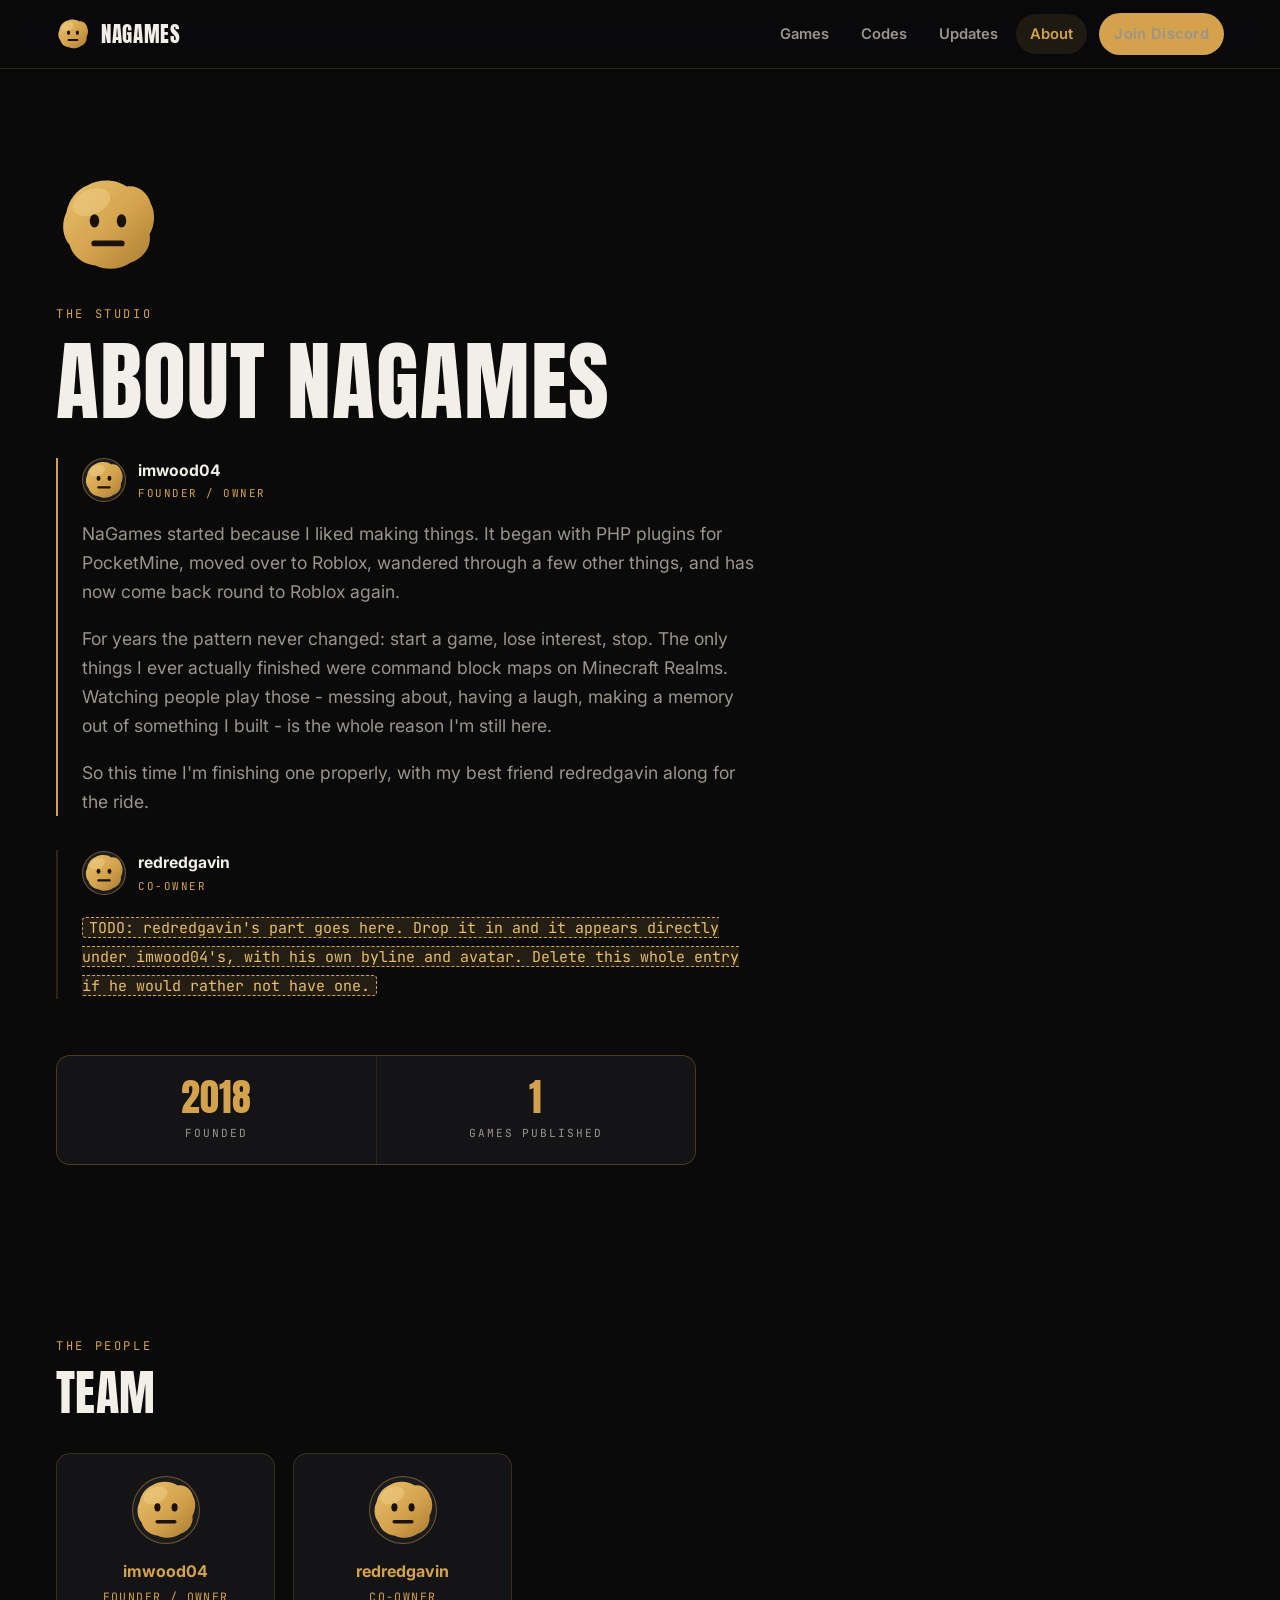
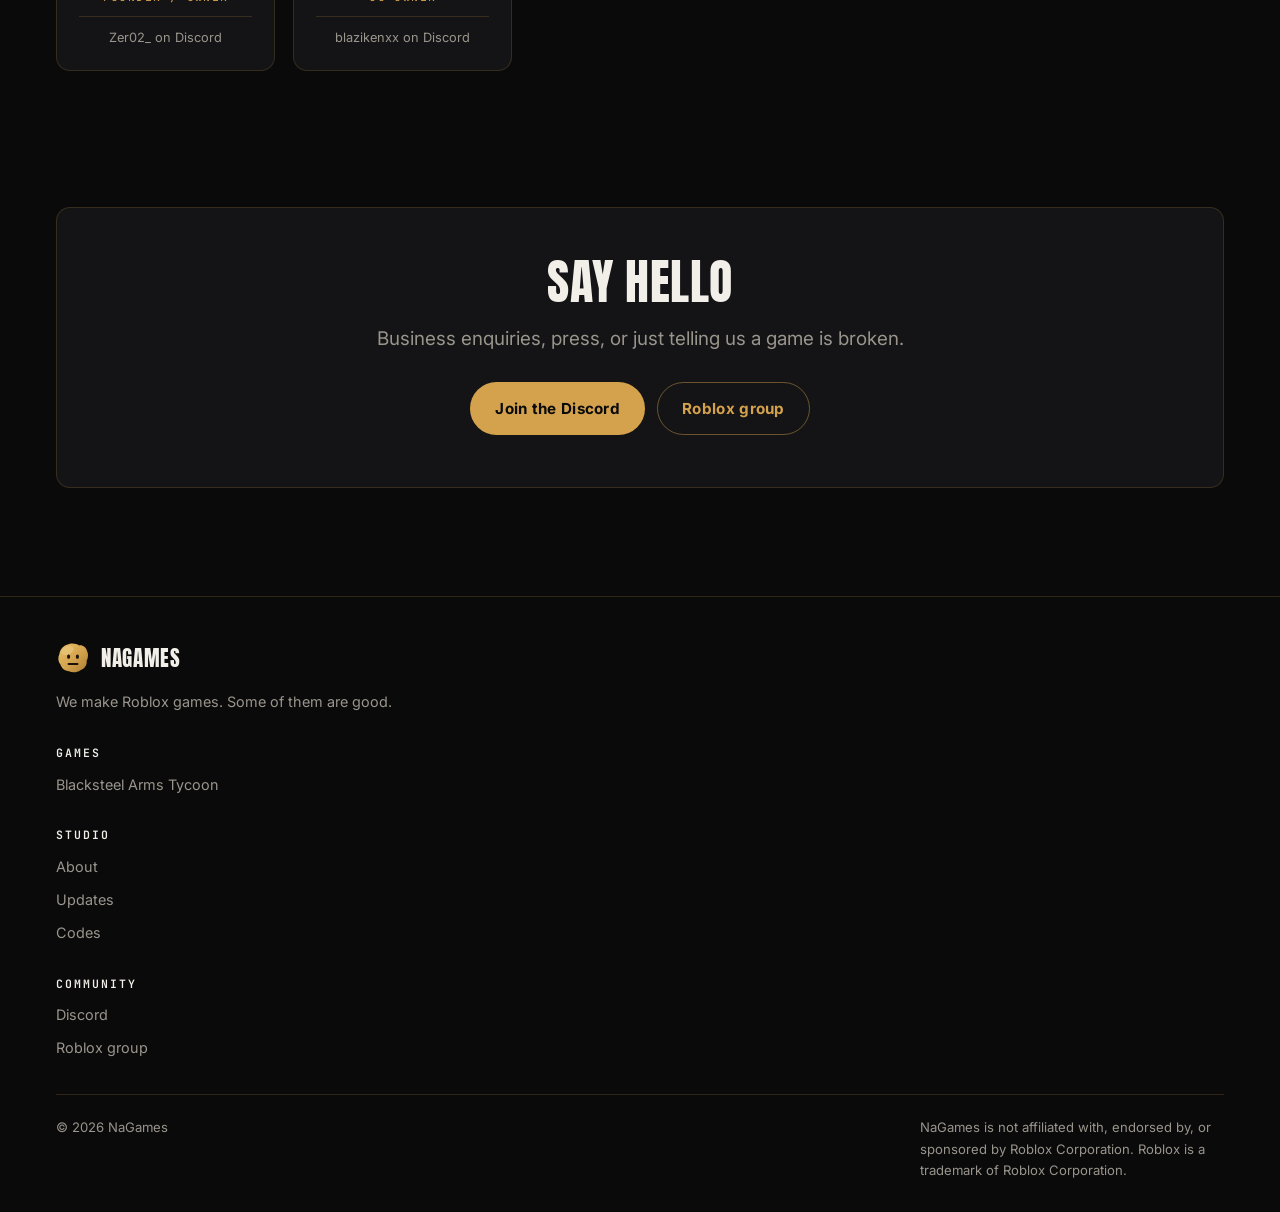
==== about.html @ 8957a437 "Created" ====
<!doctype html>
<html lang="en">
<head>
<meta charset="utf-8">
<meta name="viewport" content="width=device-width, initial-scale=1">

<title>About - NaGames</title>
<meta name="description" content="Who NaGames is, what we build on Roblox, and the people behind it.">

<meta property="og:type" content="website">
<meta property="og:title" content="About - NaGames">
<meta property="og:description" content="Who NaGames is and the people behind it.">
<meta property="og:image" content="assets/og-image.png">
<meta name="twitter:card" content="summary_large_image">

<link rel="icon" href="assets/favicon.svg" type="image/svg+xml">
<link rel="preconnect" href="https://fonts.googleapis.com">
<link rel="preconnect" href="https://fonts.gstatic.com" crossorigin>
<link href="https://fonts.googleapis.com/css2?family=Anton&family=Inter:wght@400;600;700&family=JetBrains+Mono:wght@400;600&display=swap" rel="stylesheet">
<link rel="stylesheet" href="css/style.css">

<script src="data/content.js" defer></script>
<script src="js/site.js" defer></script>
<script src="js/roblox.js" defer></script>
<script src="js/render.js" defer></script>
</head>
<body>

<div id="site-header"></div>

<main id="main">

  <section class="section">
    <div class="wrap">
      <img src="assets/logo.svg" alt="" width="104" height="104" style="margin-bottom:28px">
      <p class="eyebrow">The studio</p>
      <h1>About NaGames</h1>

      <div data-render="story"></div>

      <div class="stats" style="max-width:640px;margin-left:0">
        <div class="stat">
          <div class="stat__num" data-render="field" data-field="studio.founded"></div>
          <div class="stat__label">Founded</div>
        </div>
        <div class="stat">
          <div class="stat__num" data-render="game-count"></div>
          <div class="stat__label">Games published</div>
        </div>
      </div>
    </div>
  </section>

  <section class="section section--tight">
    <div class="wrap">
      <div class="section-head">
        <div>
          <p class="eyebrow">The people</p>
          <h2>Team</h2>
        </div>
      </div>
      <div data-render="team"></div>
    </div>
  </section>

  <section class="section section--tight">
    <div class="wrap">
      <div class="cta-band">
        <h2>Say hello</h2>
        <p class="lede">
          Business enquiries, press, or just telling us a game is broken.
        </p>
        <div data-render="social"></div>
      </div>
    </div>
  </section>

</main>

<div id="site-footer"></div>

</body>
</html>
---- css/style.css ----
/* ==========================================================================
   NaGames - dark gold arcade
   Tokens first; everything else uses them. Change the palette here only.
   ========================================================================== */

:root {
  /* palette, sampled from the studio mascot */
  --bg:           #0A0A0B;
  --bg-elev:      #141416;
  --bg-elev-2:    #1C1C1F;
  --gold:         #D4A24C;
  --gold-bright:  #E8C06A;
  --gold-dim:     #8A6A2E;
  --text:         #F2EFE9;
  --muted:        #9A958C;
  --border:       rgba(212, 162, 76, 0.18);
  --border-str:   rgba(212, 162, 76, 0.45);

  /* type */
  --font-display: "Anton", "Arial Black", "Haettenschweiler", sans-serif;
  --font-body:    "Inter", -apple-system, BlinkMacSystemFont, "Segoe UI", sans-serif;
  --font-mono:    "JetBrains Mono", ui-monospace, "Cascadia Code", Consolas, monospace;

  /* spacing + shape */
  --gutter: 16px;
  --maxw:   1200px;
  --radius: 14px;
  --radius-sm: 8px;

  --shadow:      0 10px 30px rgba(0, 0, 0, 0.5);
  --shadow-gold: 0 0 0 1px var(--border-str), 0 12px 32px rgba(212, 162, 76, 0.12);
  --ease: cubic-bezier(0.2, 0.7, 0.3, 1);
}

/* --------------------------------------------------------------- reset -- */

*, *::before, *::after { box-sizing: border-box; }

html { -webkit-text-size-adjust: 100%; scroll-behavior: smooth; }

body {
  margin: 0;
  background: var(--bg);
  color: var(--text);
  font-family: var(--font-body);
  font-size: 16px;
  line-height: 1.65;
  -webkit-font-smoothing: antialiased;
  overflow-x: hidden;
}

img, svg, video { display: block; max-width: 100%; }
img { height: auto; }

h1, h2, h3, h4 {
  font-family: var(--font-display);
  font-weight: 400;
  text-transform: uppercase;
  line-height: 0.95;
  letter-spacing: 0.01em;
  margin: 0 0 0.4em;
}

h1 { font-size: clamp(2.6rem, 8vw, 5.5rem); }
h2 { font-size: clamp(1.9rem, 4.5vw, 3rem); }
h3 { font-size: clamp(1.25rem, 2.4vw, 1.6rem); }

p { margin: 0 0 1rem; }
p:last-child { margin-bottom: 0; }

a { color: var(--gold); text-decoration: none; transition: color 0.18s var(--ease); }
a:hover { color: var(--gold-bright); }

ul { margin: 0; padding-left: 1.2em; }

:focus-visible {
  outline: 2px solid var(--gold-bright);
  outline-offset: 3px;
  border-radius: 4px;
}

.visually-hidden {
  position: absolute; width: 1px; height: 1px;
  padding: 0; margin: -1px; overflow: hidden;
  clip: rect(0 0 0 0); white-space: nowrap; border: 0;
}

.skip-link {
  position: absolute; top: -100px; left: var(--gutter); z-index: 200;
  background: var(--gold); color: #0A0A0B; padding: 10px 16px;
  border-radius: var(--radius-sm); font-weight: 700;
}
.skip-link:focus { top: 12px; color: #0A0A0B; }

/* -------------------------------------------------------------- layout -- */

.wrap {
  width: 100%;
  max-width: var(--maxw);
  margin-inline: auto;
  padding-inline: var(--gutter);
}

.section { padding-block: clamp(56px, 9vw, 104px); }
.section--tight { padding-block: clamp(40px, 6vw, 68px); }

.section-head {
  display: flex;
  align-items: baseline;
  justify-content: space-between;
  gap: 20px;
  flex-wrap: wrap;
  margin-bottom: 36px;
}
.section-head h2 { margin: 0; }

.eyebrow {
  font-family: var(--font-mono);
  font-size: 0.75rem;
  letter-spacing: 0.22em;
  text-transform: uppercase;
  color: var(--gold);
  margin: 0 0 14px;
}

.lede { font-size: clamp(1rem, 1.8vw, 1.18rem); color: var(--muted); max-width: 62ch; }

.rule { height: 1px; background: var(--border); border: 0; margin: 0; }

/* ------------------------------------------------------------- buttons -- */

.btn {
  display: inline-flex;
  align-items: center;
  gap: 10px;
  padding: 13px 24px;
  border-radius: 999px;
  border: 1px solid transparent;
  font-weight: 700;
  font-size: 0.95rem;
  letter-spacing: 0.02em;
  cursor: pointer;
  transition: transform 0.18s var(--ease), background 0.18s var(--ease),
              border-color 0.18s var(--ease), color 0.18s var(--ease);
  white-space: nowrap;
}
.btn:hover { transform: translateY(-2px); }
.btn:active { transform: translateY(0); }

.btn--primary { background: var(--gold); color: #0A0A0B; }
.btn--primary:hover { background: var(--gold-bright); color: #0A0A0B; }

.btn--ghost { border-color: var(--border-str); color: var(--gold); background: transparent; }
.btn--ghost:hover { border-color: var(--gold); background: rgba(212, 162, 76, 0.08); }

.btn--sm { padding: 9px 16px; font-size: 0.85rem; }

/* -------------------------------------------------------------- header -- */

.site-header {
  position: sticky;
  top: 0;
  z-index: 100;
  background: rgba(10, 10, 11, 0.82);
  backdrop-filter: blur(14px);
  -webkit-backdrop-filter: blur(14px);
  border-bottom: 1px solid var(--border);
}

.site-header__inner {
  display: flex;
  align-items: center;
  justify-content: space-between;
  gap: 20px;
  min-height: 68px;
}

.brand { display: flex; align-items: center; gap: 11px; color: var(--text); }
.brand:hover { color: var(--text); }
.brand img { width: 34px; height: 34px; }
.brand__name {
  font-family: var(--font-display);
  font-size: 1.32rem;
  text-transform: uppercase;
  letter-spacing: 0.03em;
}

.nav { display: flex; align-items: center; gap: 4px; }

.nav a {
  padding: 8px 14px;
  border-radius: 999px;
  color: var(--muted);
  font-size: 0.92rem;
  font-weight: 600;
  transition: color 0.18s var(--ease), background 0.18s var(--ease);
}
.nav a:hover { color: var(--text); background: rgba(255, 255, 255, 0.05); }
.nav a[aria-current="page"] { color: var(--gold); background: rgba(212, 162, 76, 0.1); }
.nav .btn { margin-left: 8px; }
.nav .btn:hover { color: #0A0A0B; }

.nav-toggle {
  display: none;
  background: none;
  border: 1px solid var(--border-str);
  border-radius: var(--radius-sm);
  color: var(--gold);
  padding: 8px 11px;
  cursor: pointer;
  font-size: 1.1rem;
  line-height: 1;
}

/* ---------------------------------------------------------------- hero -- */

.hero {
  position: relative;
  padding-block: clamp(60px, 11vw, 132px);
  overflow: hidden;
}

/* soft gold bloom behind the hero */
.hero::before {
  content: "";
  position: absolute;
  top: -180px; left: 50%;
  width: min(780px, 120vw); height: 540px;
  transform: translateX(-50%);
  background: radial-gradient(ellipse at center, rgba(212, 162, 76, 0.17), transparent 68%);
  pointer-events: none;
}

.hero__inner { position: relative; text-align: center; }

.hero__mascot {
  width: clamp(96px, 16vw, 148px);
  height: auto;
  margin: 0 auto 26px;
  filter: drop-shadow(0 8px 28px rgba(212, 162, 76, 0.32));
}

.hero h1 { margin-bottom: 0.3em; }
.hero h1 .accent { color: var(--gold); }

.hero__sub {
  font-size: clamp(1.02rem, 2vw, 1.28rem);
  color: var(--muted);
  max-width: 52ch;
  margin: 0 auto 34px;
}

.hero__actions {
  display: flex;
  gap: 14px;
  justify-content: center;
  flex-wrap: wrap;
}

/* stat strip */
.stats {
  display: grid;
  grid-template-columns: repeat(auto-fit, minmax(150px, 1fr));
  gap: 1px;
  background: var(--border);
  border: 1px solid var(--border);
  border-radius: var(--radius);
  overflow: hidden;
  margin-top: 56px;
}
.stat { background: var(--bg-elev); padding: 22px 18px; text-align: center; }
.stat__num {
  font-family: var(--font-display);
  font-size: clamp(1.7rem, 3.4vw, 2.4rem);
  color: var(--gold);
  line-height: 1;
}
.stat__label {
  font-family: var(--font-mono);
  font-size: 0.7rem;
  letter-spacing: 0.17em;
  text-transform: uppercase;
  color: var(--muted);
  margin-top: 8px;
}

/* --------------------------------------------------------- game cards -- */

.game-grid {
  display: grid;
  grid-template-columns: repeat(auto-fill, minmax(290px, 1fr));
  gap: 22px;
}
/* a 1-3 game lineup should look deliberate, not sparse */
.game-grid[data-count="1"] { grid-template-columns: minmax(0, 620px); justify-content: center; }
.game-grid[data-count="2"] { grid-template-columns: repeat(2, minmax(0, 1fr)); max-width: 880px; margin-inline: auto; }

.game-card {
  display: flex;
  flex-direction: column;
  background: var(--bg-elev);
  border: 1px solid var(--border);
  border-radius: var(--radius);
  overflow: hidden;
  color: var(--text);
  transition: transform 0.22s var(--ease), border-color 0.22s var(--ease), box-shadow 0.22s var(--ease);
}
.game-card:hover {
  transform: translateY(-5px);
  border-color: var(--border-str);
  box-shadow: var(--shadow-gold);
  color: var(--text);
}

.game-card__media {
  position: relative;
  aspect-ratio: 16 / 9;
  background: var(--bg-elev-2);
  overflow: hidden;
}
.game-card__media img {
  width: 100%; height: 100%; object-fit: cover;
  transition: transform 0.4s var(--ease);
}
.game-card:hover .game-card__media img { transform: scale(1.04); }

.badge {
  position: absolute;
  top: 12px; left: 12px;
  background: rgba(10, 10, 11, 0.82);
  backdrop-filter: blur(6px);
  border: 1px solid var(--border-str);
  color: var(--gold);
  font-family: var(--font-mono);
  font-size: 0.68rem;
  letter-spacing: 0.14em;
  text-transform: uppercase;
  padding: 5px 10px;
  border-radius: 999px;
}

.game-card__body { padding: 20px; display: flex; flex-direction: column; flex: 1; gap: 10px; }
.game-card__body h3 { margin: 0; }
.game-card__desc { color: var(--muted); font-size: 0.94rem; margin: 0; flex: 1; }

.game-card__meta {
  display: flex;
  gap: 16px;
  font-family: var(--font-mono);
  font-size: 0.74rem;
  letter-spacing: 0.1em;
  text-transform: uppercase;
  color: var(--muted);
  padding-top: 12px;
  border-top: 1px solid var(--border);
}
.game-card__meta b { color: var(--gold); font-weight: 600; }

/* -------------------------------------------------------------- codes -- */

.code-group { margin-bottom: 44px; }
.code-group__head {
  display: flex; align-items: center; justify-content: space-between;
  gap: 16px; flex-wrap: wrap; margin-bottom: 16px;
}
.code-group__head h3 { margin: 0; }

.code-list { display: grid; gap: 10px; }

.code-row {
  display: flex;
  align-items: center;
  gap: 16px;
  flex-wrap: wrap;
  background: var(--bg-elev);
  border: 1px solid var(--border);
  border-radius: var(--radius-sm);
  padding: 14px 16px;
  transition: border-color 0.18s var(--ease);
}
.code-row:hover { border-color: var(--border-str); }

.code-row__code {
  font-family: var(--font-mono);
  font-size: 1rem;
  font-weight: 700;
  color: var(--gold);
  letter-spacing: 0.06em;
  background: rgba(212, 162, 76, 0.09);
  border: 1px dashed var(--border-str);
  border-radius: 6px;
  padding: 6px 12px;
}
.code-row__reward { color: var(--muted); font-size: 0.92rem; flex: 1; min-width: 160px; }

.code-row--expired { opacity: 0.55; }
.code-row--expired .code-row__code { color: var(--muted); text-decoration: line-through; background: none; }

.copy-btn { border: 1px solid var(--border-str); background: transparent; color: var(--gold); }
.copy-btn.is-copied { background: var(--gold); color: #0A0A0B; border-color: var(--gold); }

details.expired-wrap { margin-top: 10px; }
details.expired-wrap summary {
  cursor: pointer; color: var(--muted); font-size: 0.9rem;
  padding: 10px 0; list-style: none;
}
details.expired-wrap summary::-webkit-details-marker { display: none; }
details.expired-wrap summary::before { content: "\25B8  "; color: var(--gold); }
details.expired-wrap[open] summary::before { content: "\25BE  "; }

/* ------------------------------------------------------------ updates -- */

.update-list { display: grid; gap: 18px; }

.update {
  background: var(--bg-elev);
  border: 1px solid var(--border);
  border-left: 3px solid var(--gold);
  border-radius: var(--radius-sm);
  padding: 20px 22px;
}
.update__top {
  display: flex; align-items: baseline; gap: 14px;
  flex-wrap: wrap; margin-bottom: 10px;
}
.update__date {
  font-family: var(--font-mono); font-size: 0.74rem;
  letter-spacing: 0.12em; text-transform: uppercase; color: var(--muted);
}
.update__game {
  font-family: var(--font-mono); font-size: 0.68rem;
  letter-spacing: 0.12em; text-transform: uppercase;
  color: var(--gold); border: 1px solid var(--border-str);
  border-radius: 999px; padding: 3px 9px;
}
.update__version {
  font-family: var(--font-display); font-size: 0.82rem;
  letter-spacing: 0.06em; color: #0A0A0B; background: var(--gold);
  border-radius: 999px; padding: 2px 11px;
}
.update h3 { margin: 0 0 8px; font-size: 1.15rem; }
.update__summary { color: var(--text); font-size: 0.97rem; margin: 0 0 18px; }
.update ul { color: var(--muted); font-size: 0.94rem; }
.update li { margin-bottom: 4px; }

.update__section + .update__section { margin-top: 20px; }
.update__section h4 {
  font-family: var(--font-mono); font-weight: 600; font-size: 0.72rem;
  letter-spacing: 0.16em; text-transform: uppercase;
  color: var(--gold); margin: 0 0 8px;
}

/* how to redeem, above the code list */
.redeem {
  font-family: var(--font-mono); font-size: 0.78rem;
  letter-spacing: 0.06em; color: var(--muted);
  margin: 0 0 14px;
}
.redeem b { color: var(--gold); font-weight: 600; }

.filter-bar { display: flex; gap: 8px; flex-wrap: wrap; margin-bottom: 26px; }
.filter-bar button {
  background: transparent; border: 1px solid var(--border);
  color: var(--muted); border-radius: 999px; padding: 7px 15px;
  font-size: 0.86rem; font-weight: 600; cursor: pointer;
  transition: all 0.18s var(--ease);
}
.filter-bar button:hover { color: var(--text); border-color: var(--border-str); }
.filter-bar button.is-active { background: var(--gold); border-color: var(--gold); color: #0A0A0B; }

/* -------------------------------------------------- About page story -- */

.story { display: grid; gap: 34px; max-width: 70ch; margin: 34px 0 48px; }

.story__part {
  border-left: 2px solid var(--border);
  padding-left: 24px;
}
.story__part:first-child { border-left-color: var(--gold); }

.story__byline { display: flex; align-items: center; gap: 12px; margin-bottom: 16px; }

.story__avatar {
  width: 44px; height: 44px; border-radius: 50%;
  object-fit: cover; flex-shrink: 0;
  background: var(--bg-elev-2); border: 1px solid var(--border-str);
}
.story__name { font-weight: 700; margin: 0; font-size: 0.98rem; }
.story__role {
  font-family: var(--font-mono); font-size: 0.68rem;
  letter-spacing: 0.14em; text-transform: uppercase;
  color: var(--gold); margin: 2px 0 0;
}

.story__text p {
  color: var(--muted);
  font-size: clamp(1rem, 1.6vw, 1.1rem);
  margin: 0 0 1em;
}
.story__text p:last-child { margin-bottom: 0; }

@media (max-width: 620px) {
  .story__part { padding-left: 16px; }
}

/* --------------------------------------------------------------- team -- */

.team-grid {
  display: grid;
  grid-template-columns: repeat(auto-fill, minmax(200px, 1fr));
  gap: 18px;
}
.member {
  background: var(--bg-elev);
  border: 1px solid var(--border);
  border-radius: var(--radius);
  padding: 22px;
  text-align: center;
  transition: border-color 0.2s var(--ease), transform 0.2s var(--ease);
}
.member:hover { border-color: var(--border-str); transform: translateY(-3px); }
.member__avatar {
  width: 68px; height: 68px; border-radius: 50%;
  margin: 0 auto 14px; object-fit: cover;
  background: var(--bg-elev-2); border: 1px solid var(--border-str);
}
.member__name { font-weight: 700; margin: 0 0 3px; }
.member__role {
  font-family: var(--font-mono); font-size: 0.72rem;
  letter-spacing: 0.12em; text-transform: uppercase; color: var(--gold); margin: 0;
}
.member__handle {
  font-size: 0.8rem; color: var(--muted); margin: 10px 0 0;
  padding-top: 10px; border-top: 1px solid var(--border);
}

/* feature list in the game page sidebar */
.feature-list {
  list-style: none; padding: 0; margin: 0;
  display: grid; gap: 10px;
  font-size: 0.92rem; color: var(--muted);
}
.feature-list li { display: flex; gap: 10px; line-height: 1.45; }
.feature-list li::before {
  content: "\25B8"; color: var(--gold); flex-shrink: 0; line-height: 1.45;
}

/* ----------------------------------------------------- game detail page -- */

.game-hero {
  position: relative;
  border-bottom: 1px solid var(--border);
  background: var(--bg-elev);
  overflow: hidden;
}
.game-hero__art {
  position: absolute; inset: 0;
  background-size: cover; background-position: center;
  opacity: 0.2;
}
.game-hero::after {
  content: ""; position: absolute; inset: 0;
  background: linear-gradient(to bottom, rgba(10, 10, 11, 0.45), var(--bg));
}
.game-hero__inner { position: relative; z-index: 1; padding-block: clamp(48px, 8vw, 90px); }

.detail-grid {
  display: grid;
  grid-template-columns: minmax(0, 2fr) minmax(0, 1fr);
  gap: 44px;
  align-items: start;
}

.panel {
  background: var(--bg-elev);
  border: 1px solid var(--border);
  border-radius: var(--radius);
  padding: 24px;
}
.panel h3 { font-size: 1.1rem; margin-bottom: 14px; }
.panel + .panel { margin-top: 18px; }

.kv { display: grid; gap: 12px; }
.kv__row { display: flex; justify-content: space-between; gap: 14px; font-size: 0.92rem; }
.kv__key {
  font-family: var(--font-mono); font-size: 0.72rem;
  letter-spacing: 0.12em; text-transform: uppercase; color: var(--muted);
}
.kv__val { color: var(--gold); font-weight: 600; }

/* ----------------------------------------------------------- community -- */

.cta-band {
  background: var(--bg-elev);
  border: 1px solid var(--border);
  border-radius: var(--radius);
  padding: clamp(32px, 5vw, 52px);
  text-align: center;
}
.cta-band h2 { margin-bottom: 0.35em; }
.cta-band .lede { margin: 0 auto 28px; }

.social-row { display: flex; gap: 12px; justify-content: center; flex-wrap: wrap; }

/* -------------------------------------------------------------- footer -- */

.site-footer {
  border-top: 1px solid var(--border);
  padding-block: 44px 30px;
  margin-top: 40px;
  color: var(--muted);
  font-size: 0.9rem;
}
.site-footer__cols {
  display: grid;
  grid-template-columns: 1.6fr repeat(auto-fit, minmax(130px, 1fr));
  gap: 34px;
  margin-bottom: 34px;
}
.site-footer h4 {
  font-family: var(--font-mono); font-weight: 600; font-size: 0.72rem;
  letter-spacing: 0.17em; color: var(--text); margin: 0 0 14px;
}
.site-footer ul { list-style: none; padding: 0; display: grid; gap: 9px; }
.site-footer ul a { color: var(--muted); }
.site-footer ul a:hover { color: var(--gold); }
.site-footer__bottom {
  display: flex; justify-content: space-between; gap: 16px;
  flex-wrap: wrap; padding-top: 22px; border-top: 1px solid var(--border);
  font-size: 0.82rem;
}
.site-footer__note { max-width: 38ch; }

/* --------------------------------------------------------- 404 / empty -- */

.center-page {
  min-height: 62vh;
  display: grid;
  place-content: center;
  text-align: center;
  padding-block: 70px;
}
.center-page img { width: 112px; margin: 0 auto 26px; opacity: 0.9; }

.empty {
  border: 1px dashed var(--border-str);
  border-radius: var(--radius);
  padding: 44px 24px;
  text-align: center;
  color: var(--muted);
}

/* TODO markers - makes unfilled placeholder content impossible to miss */
.todo {
  background: rgba(212, 162, 76, 0.12);
  border: 1px dashed var(--gold);
  color: var(--gold-bright);
  border-radius: 4px;
  padding: 0 6px;
  font-family: var(--font-mono);
  font-size: 0.85em;
}

/* ---------------------------------------------------------- responsive -- */

@media (max-width: 860px) {
  .detail-grid { grid-template-columns: minmax(0, 1fr); gap: 26px; }
}

/* auto-fit leaves a half-empty final row on narrow screens, and the gap
   colour shows through it as a stray block. Stack instead. */
@media (max-width: 620px) {
  .stats { grid-template-columns: minmax(0, 1fr); }
}

@media (max-width: 768px) {
  .nav-toggle { display: block; }

  .nav {
    position: absolute;
    top: 100%; left: 0; right: 0;
    flex-direction: column;
    align-items: stretch;
    gap: 2px;
    background: rgba(10, 10, 11, 0.97);
    backdrop-filter: blur(14px);
    border-bottom: 1px solid var(--border);
    padding: 12px var(--gutter) 20px;
    display: none;
  }
  .nav.is-open { display: flex; }
  .nav a { padding: 12px 14px; }
  .nav .btn { margin: 8px 0 0; justify-content: center; }

  .game-grid,
  .game-grid[data-count="1"],
  .game-grid[data-count="2"] { grid-template-columns: minmax(0, 1fr); }

  .site-footer__cols { grid-template-columns: minmax(0, 1fr); gap: 26px; }
}

@media (prefers-reduced-motion: reduce) {
  html { scroll-behavior: auto; }
  *, *::before, *::after {
    animation-duration: 0.01ms !important;
    transition-duration: 0.01ms !important;
  }
}
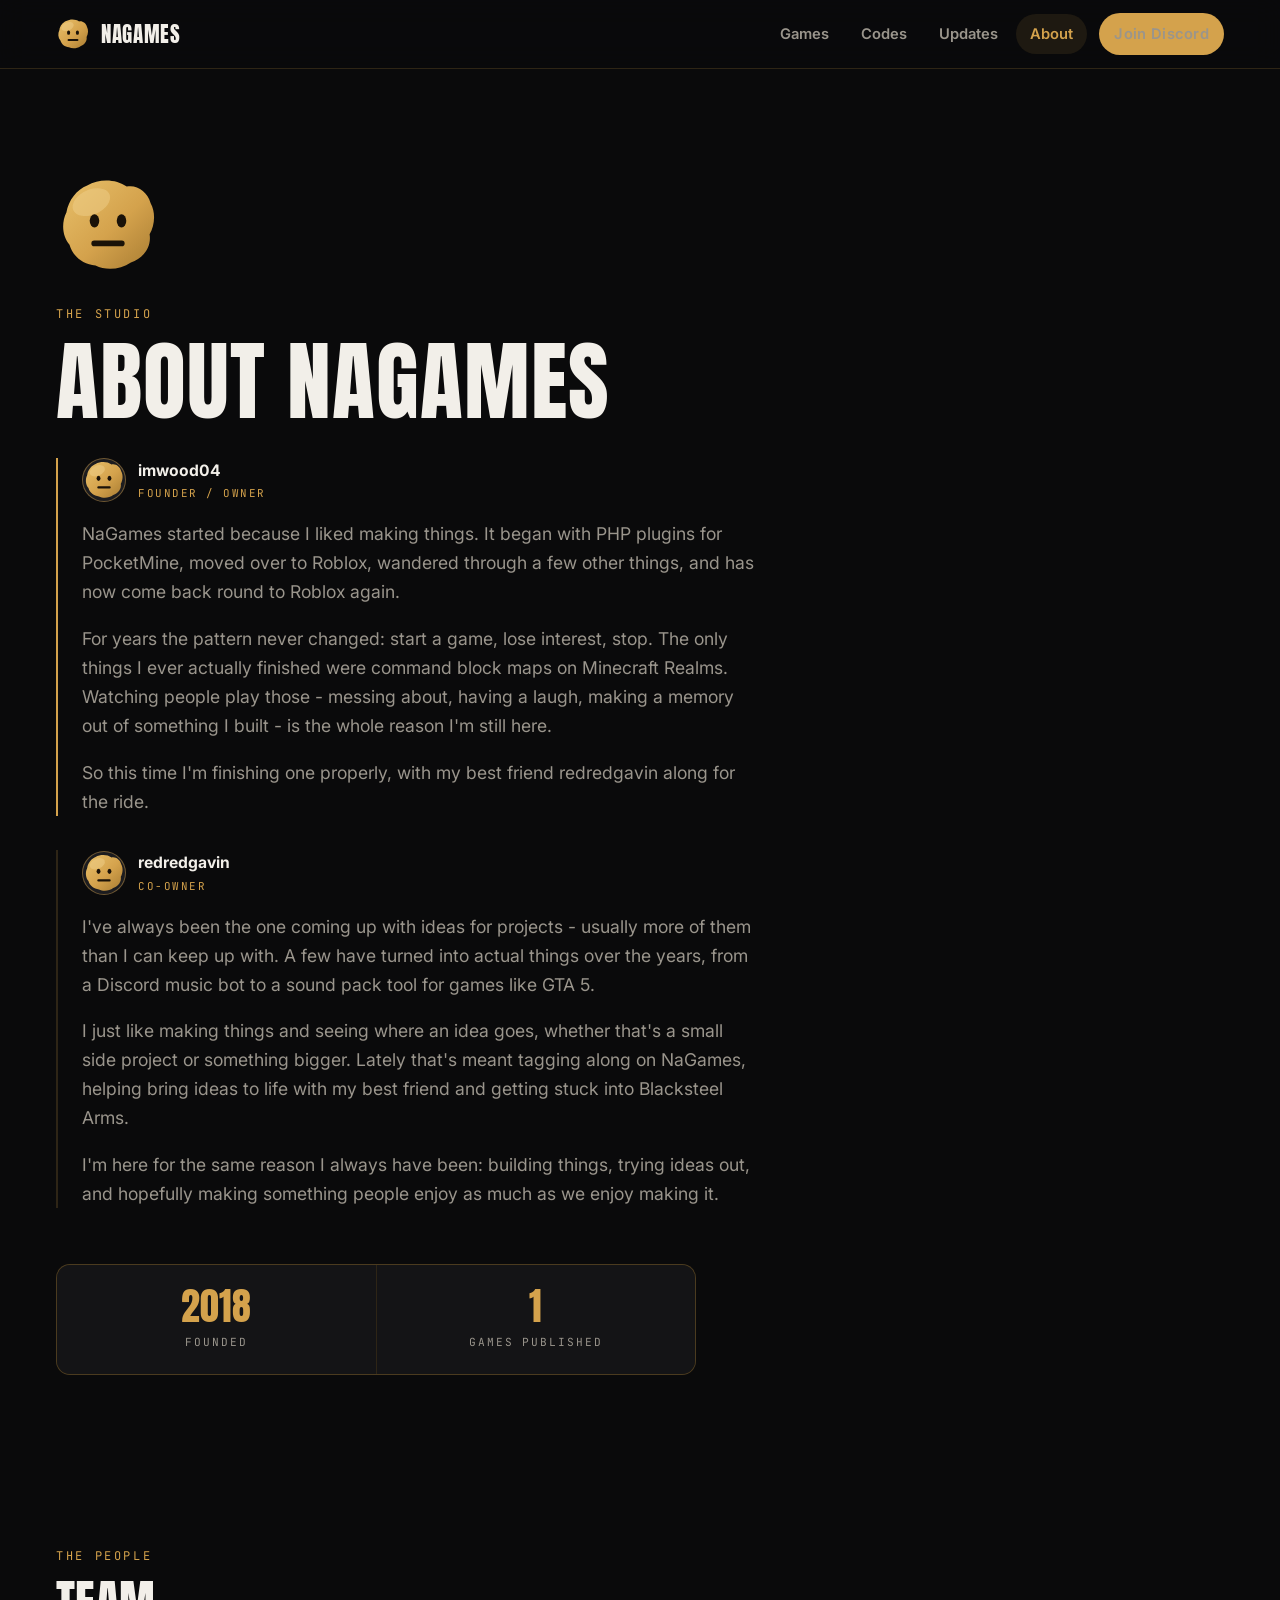
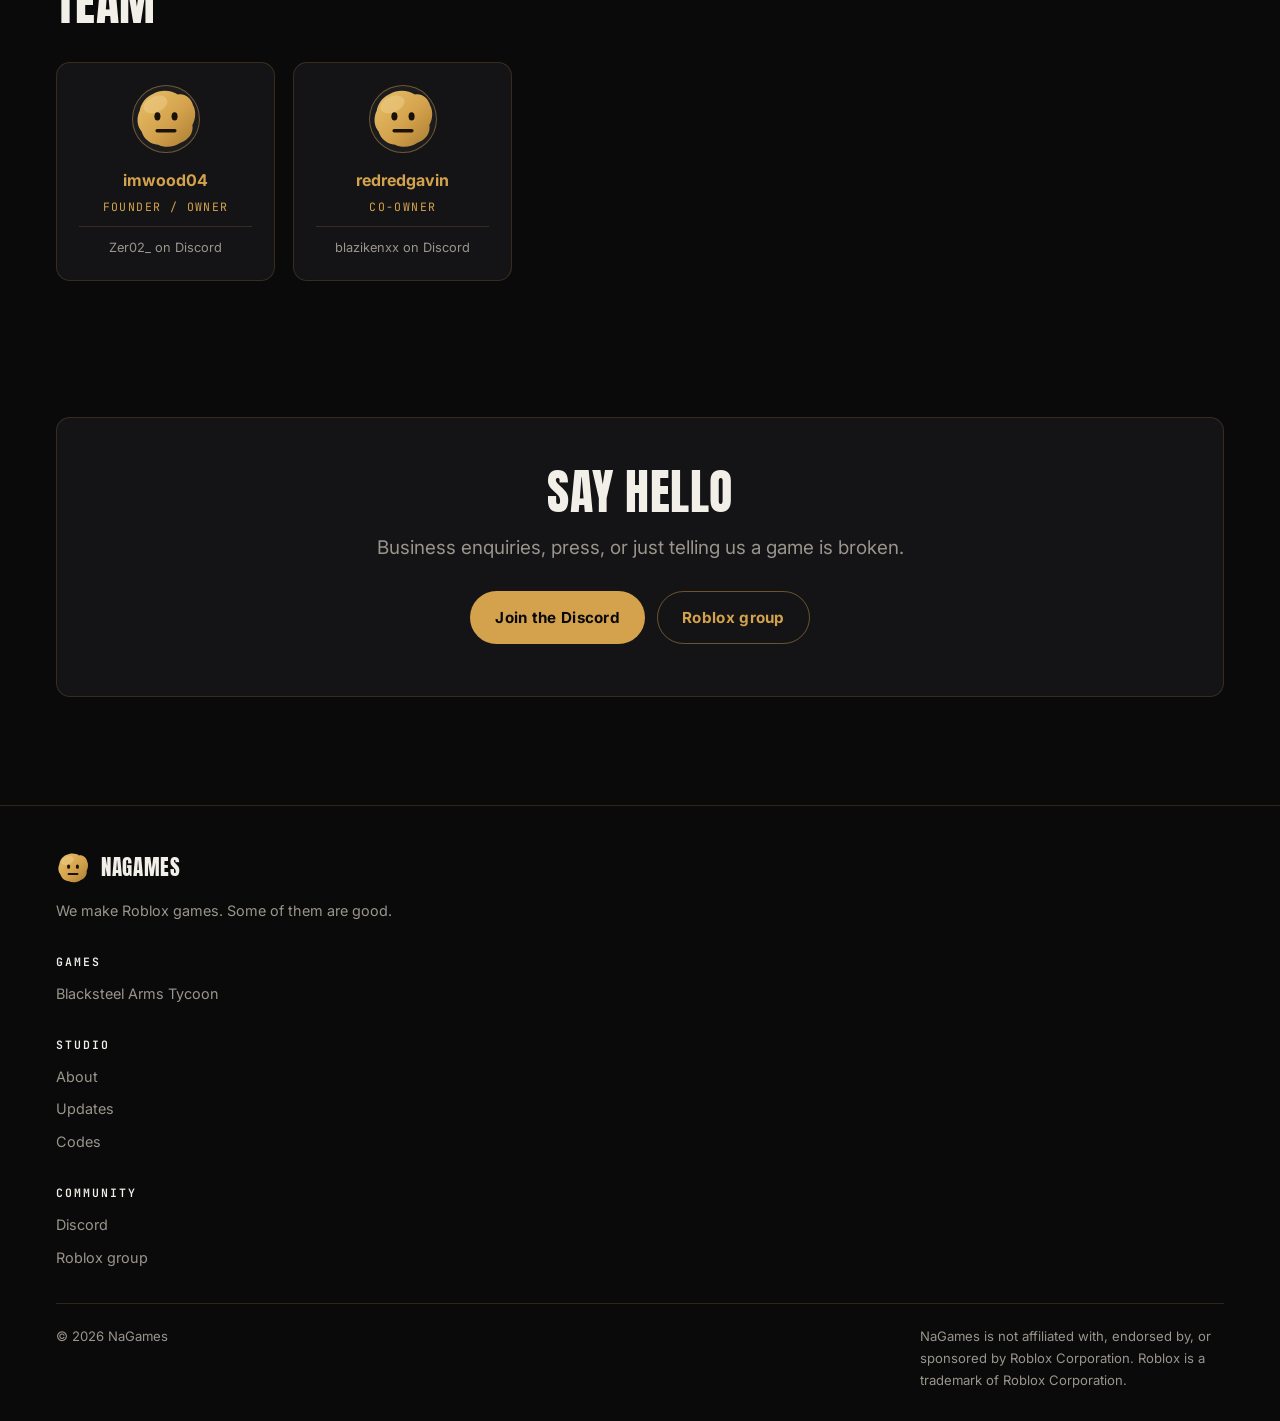
==== commit 4ed3e4d9: "Add Gavin's About bio and finalise site URLs for nagames.github.io Content: - redredgavin's part of " ====
--- a/about.html
+++ b/about.html
@@ -8,9 +8,10 @@
 <meta name="description" content="Who NaGames is, what we build on Roblox, and the people behind it.">
 
 <meta property="og:type" content="website">
+<meta property="og:url" content="https://nagames.github.io/about.html">
 <meta property="og:title" content="About - NaGames">
 <meta property="og:description" content="Who NaGames is and the people behind it.">
-<meta property="og:image" content="assets/og-image.png">
+<meta property="og:image" content="https://nagames.github.io/assets/og-image.png">
 <meta name="twitter:card" content="summary_large_image">
 
 <link rel="icon" href="assets/favicon.svg" type="image/svg+xml">
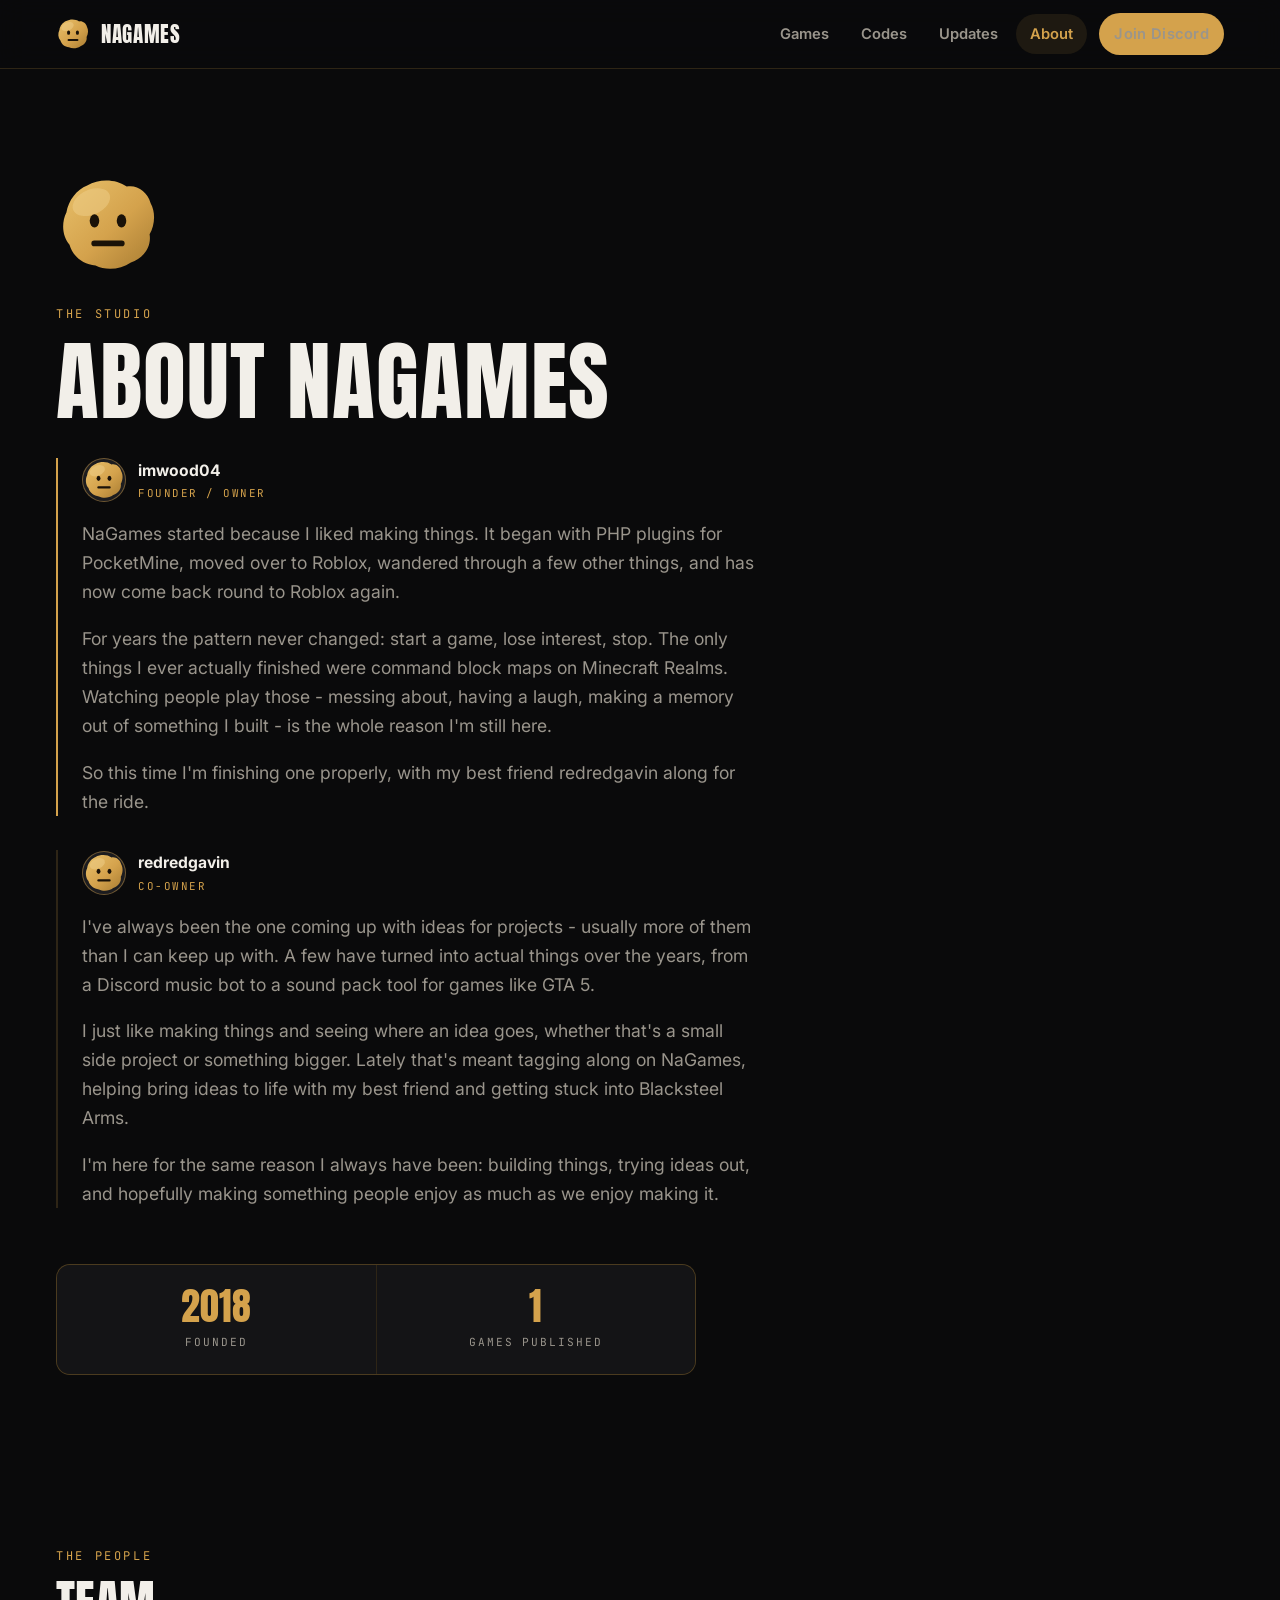
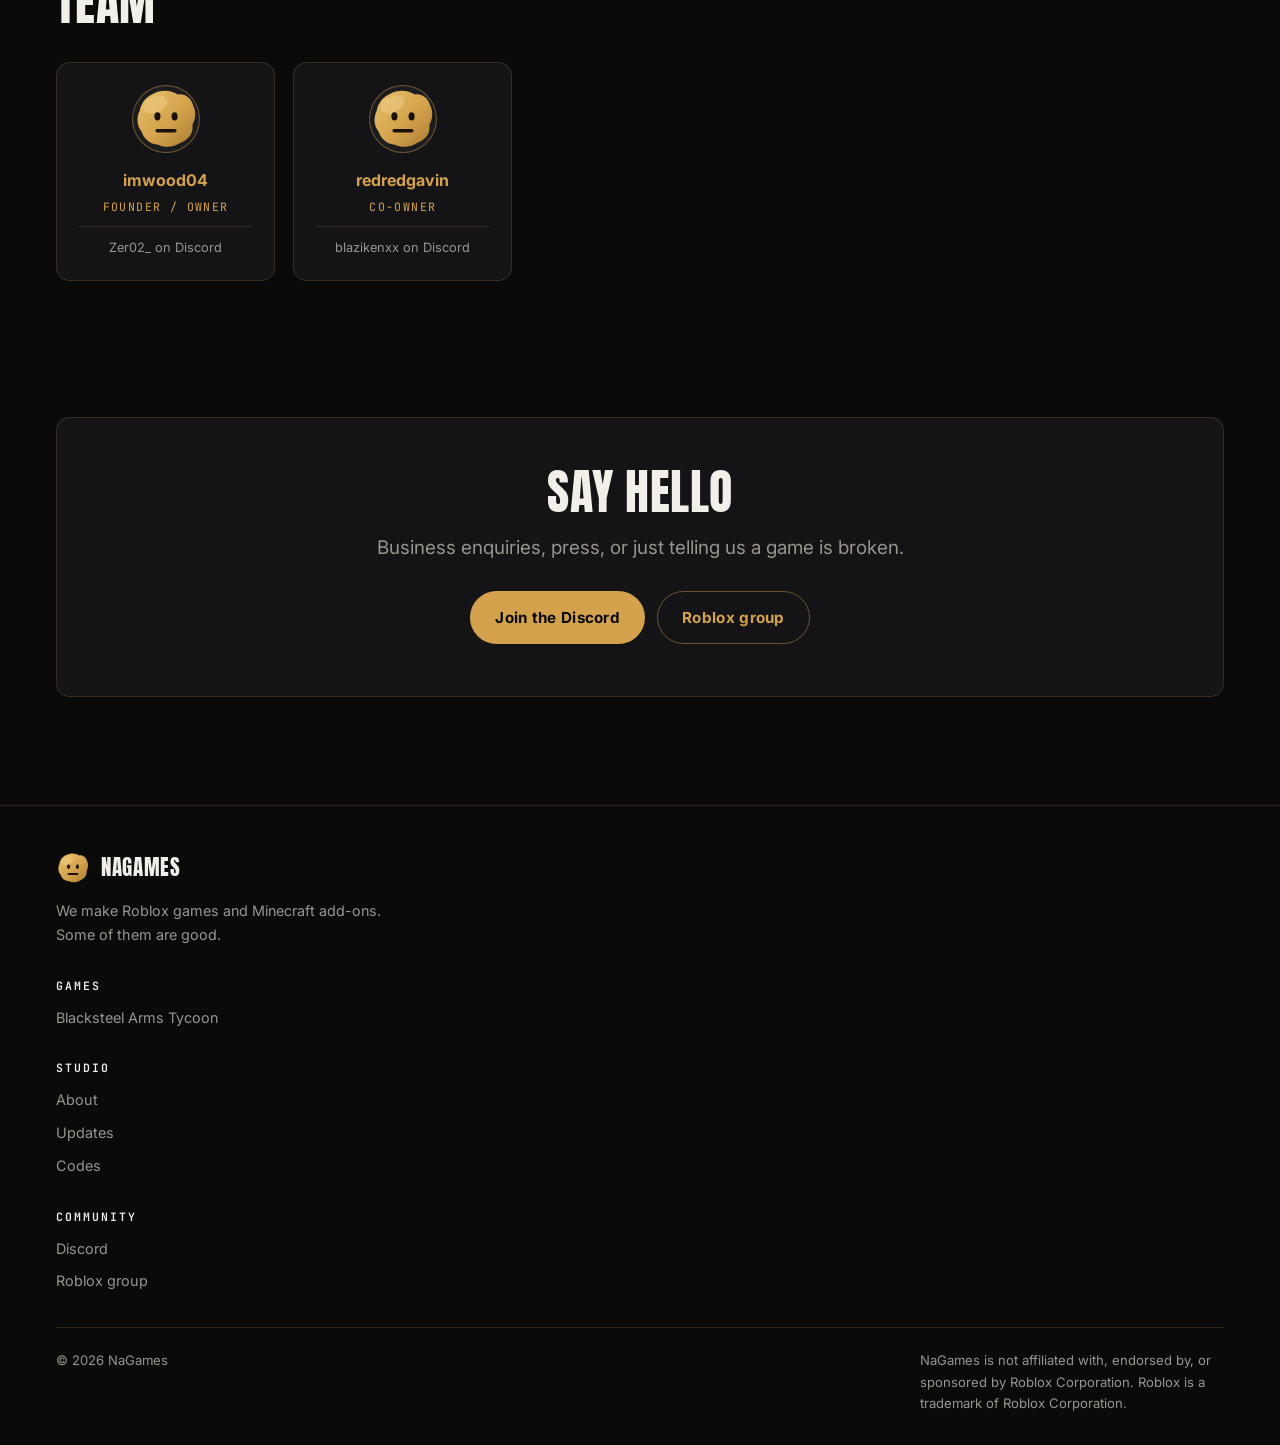
==== commit 5897462b: "Add Minecraft Bedrock add-ons as a second thing the studio does The site described NaGames as a Robl" ====
--- a/about.html
+++ b/about.html
@@ -5,7 +5,7 @@
 <meta name="viewport" content="width=device-width, initial-scale=1">
 
 <title>About - NaGames</title>
-<meta name="description" content="Who NaGames is, what we build on Roblox, and the people behind it.">
+<meta name="description" content="Who NaGames is, what we build on Roblox and Minecraft Bedrock, and the people behind it.">
 
 <meta property="og:type" content="website">
 <meta property="og:url" content="https://nagames.github.io/about.html">
--- a/css/style.css
+++ b/css/style.css
@@ -467,6 +467,29 @@
 }
 .filter-bar button:hover { color: var(--text); border-color: var(--border-str); }
 .filter-bar button.is-active { background: var(--gold); border-color: var(--gold); color: #0A0A0B; }
+
+/* ------------------------------------------------- what we do cards -- */
+
+.service-grid {
+  display: grid;
+  grid-template-columns: repeat(auto-fit, minmax(290px, 1fr));
+  gap: 22px;
+}
+
+.service {
+  display: flex;
+  flex-direction: column;
+  align-items: flex-start;
+  gap: 14px;
+  background: var(--bg-elev);
+  border: 1px solid var(--border);
+  border-radius: var(--radius);
+  padding: 28px;
+  transition: border-color 0.2s var(--ease), transform 0.2s var(--ease);
+}
+.service:hover { border-color: var(--border-str); transform: translateY(-3px); }
+.service h3 { margin: 0; }
+.service p { color: var(--muted); font-size: 0.95rem; margin: 0; flex: 1; }
 
 /* -------------------------------------------------- About page story -- */
 
